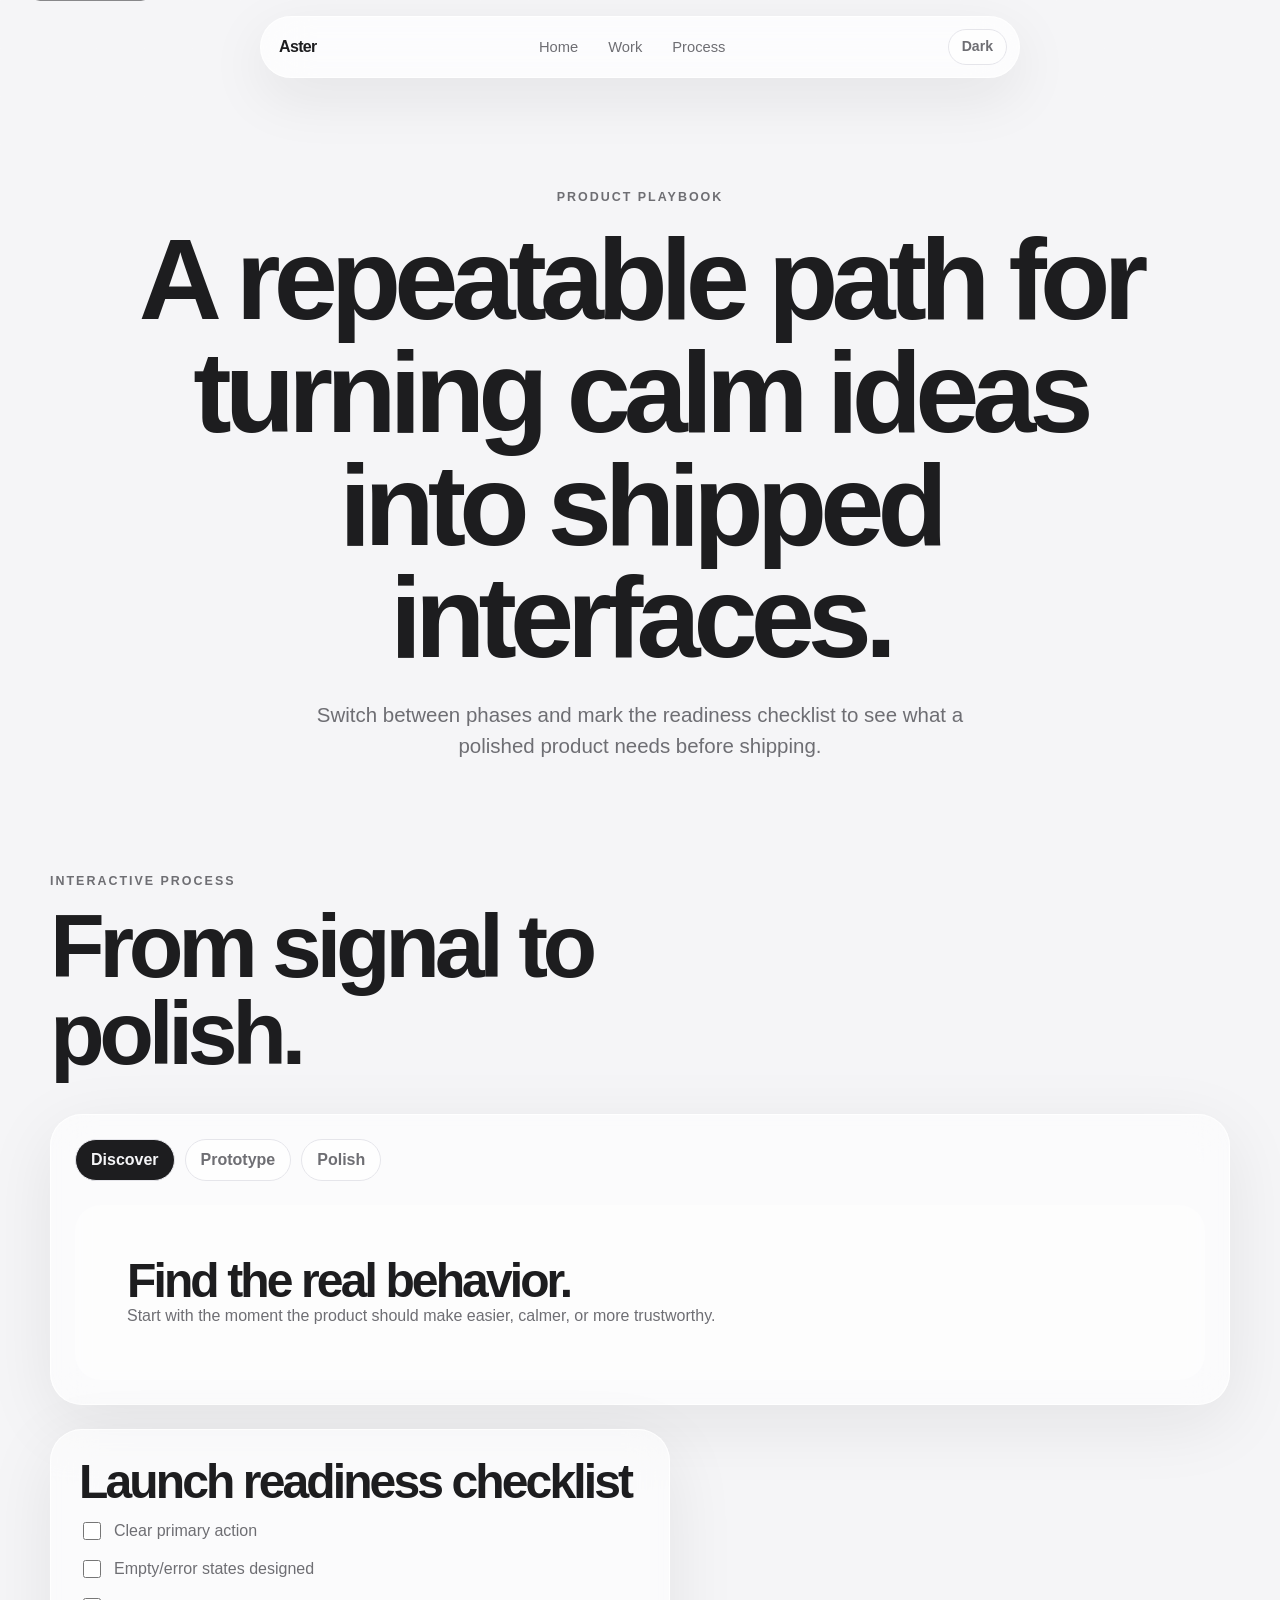
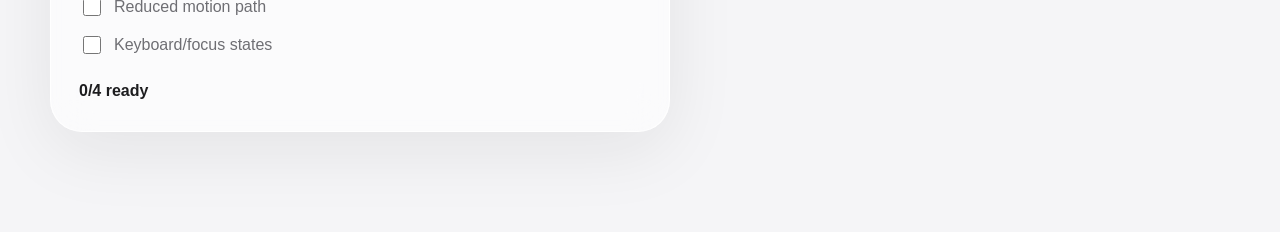
==== process.html @ a45d660d "Add interactive work and process pages" ====
<!doctype html>
<html lang="vi">
<head>
  <meta charset="utf-8" />
  <meta name="viewport" content="width=device-width, initial-scale=1" />
  <meta name="description" content="Interactive product process playbook for the profile portfolio." />
  <title>Process — Profile Portfolio</title>
  <meta name="theme-color" content="#f5f5f7" />
  <link rel="icon" href="favicon.svg" type="image/svg+xml" />
  <link rel="stylesheet" href="src/styles/main.css" />
</head>
<body>
  <div class="scroll-progress" data-scroll-progress aria-hidden="true"></div>
  <a class="skip-link" href="#playbook">Skip to playbook</a>
  <header class="site-header" aria-label="Thanh điều hướng chính">
    <a class="brand" href="index.html#top" aria-label="Về trang chủ">Aster</a>
    <nav class="nav-links" aria-label="Liên kết trang">
      <a href="index.html#projects">Home</a>
      <a href="work.html">Work</a>
      <a href="process.html" aria-current="page">Process</a>
    </nav>
    <button class="theme-toggle" type="button" data-theme-toggle aria-pressed="false" aria-label="Toggle color theme">Dark</button>
  </header>

  <main>
    <section class="page-hero section-shell" aria-labelledby="process-page-title">
      <p class="eyebrow reveal-up">Product Playbook</p>
      <h1 id="process-page-title" class="page-title reveal-up reveal-delay-1">A repeatable path for turning calm ideas into shipped interfaces.</h1>
      <p class="page-copy reveal-up reveal-delay-2">Switch between phases and mark the readiness checklist to see what a polished product needs before shipping.</p>
    </section>

    <section id="playbook" class="playbook section-shell" aria-labelledby="playbook-title">
      <div class="section-heading" data-reveal>
        <p class="eyebrow">Interactive Process</p>
        <h2 id="playbook-title">From signal to polish.</h2>
      </div>

      <div class="tabs" data-tabs>
        <div class="tab-list" role="tablist" aria-label="Process phases">
          <button role="tab" aria-selected="true" aria-controls="phase-discover" id="tab-discover">Discover</button>
          <button role="tab" aria-selected="false" aria-controls="phase-prototype" id="tab-prototype">Prototype</button>
          <button role="tab" aria-selected="false" aria-controls="phase-polish" id="tab-polish">Polish</button>
        </div>
        <article class="tab-panel" role="tabpanel" id="phase-discover" aria-labelledby="tab-discover">
          <h3>Find the real behavior.</h3><p>Start with the moment the product should make easier, calmer, or more trustworthy.</p>
        </article>
        <article class="tab-panel" role="tabpanel" id="phase-prototype" aria-labelledby="tab-prototype" hidden>
          <h3>Make the risky interaction tangible.</h3><p>Prototype flows before decoration so navigation, hierarchy, and feedback are tested early.</p>
        </article>
        <article class="tab-panel" role="tabpanel" id="phase-polish" aria-labelledby="tab-polish" hidden>
          <h3>Refine the moments users feel.</h3><p>Motion, empty states, loading states, contrast, and keyboard paths make the interface feel complete.</p>
        </article>
      </div>

      <div class="readiness-card" data-reveal>
        <h3>Launch readiness checklist</h3>
        <label><input type="checkbox" data-check-item /> Clear primary action</label>
        <label><input type="checkbox" data-check-item /> Empty/error states designed</label>
        <label><input type="checkbox" data-check-item /> Reduced motion path</label>
        <label><input type="checkbox" data-check-item /> Keyboard/focus states</label>
        <p class="readiness-meter"><span data-check-count>0</span>/4 ready</p>
      </div>
    </section>
  </main>

  <div class="toast" data-toast role="status" aria-live="polite"></div>
  <script type="module" src="src/scripts/main.js"></script>
</body>
</html>
---- src/styles/main.css ----
@import url("./base.css");
@import url("./layout.css");
@import url("./components.css");
@import url("./sections/hero.css");
@import url("./sections/projects.css");
@import url("./sections/project-detail.css");
@import url("./sections/skills.css");
@import url("./sections/contact.css");
@import url("./sections/story.css");
@import url("./sections/pages.css");
@import url("./animations.css");
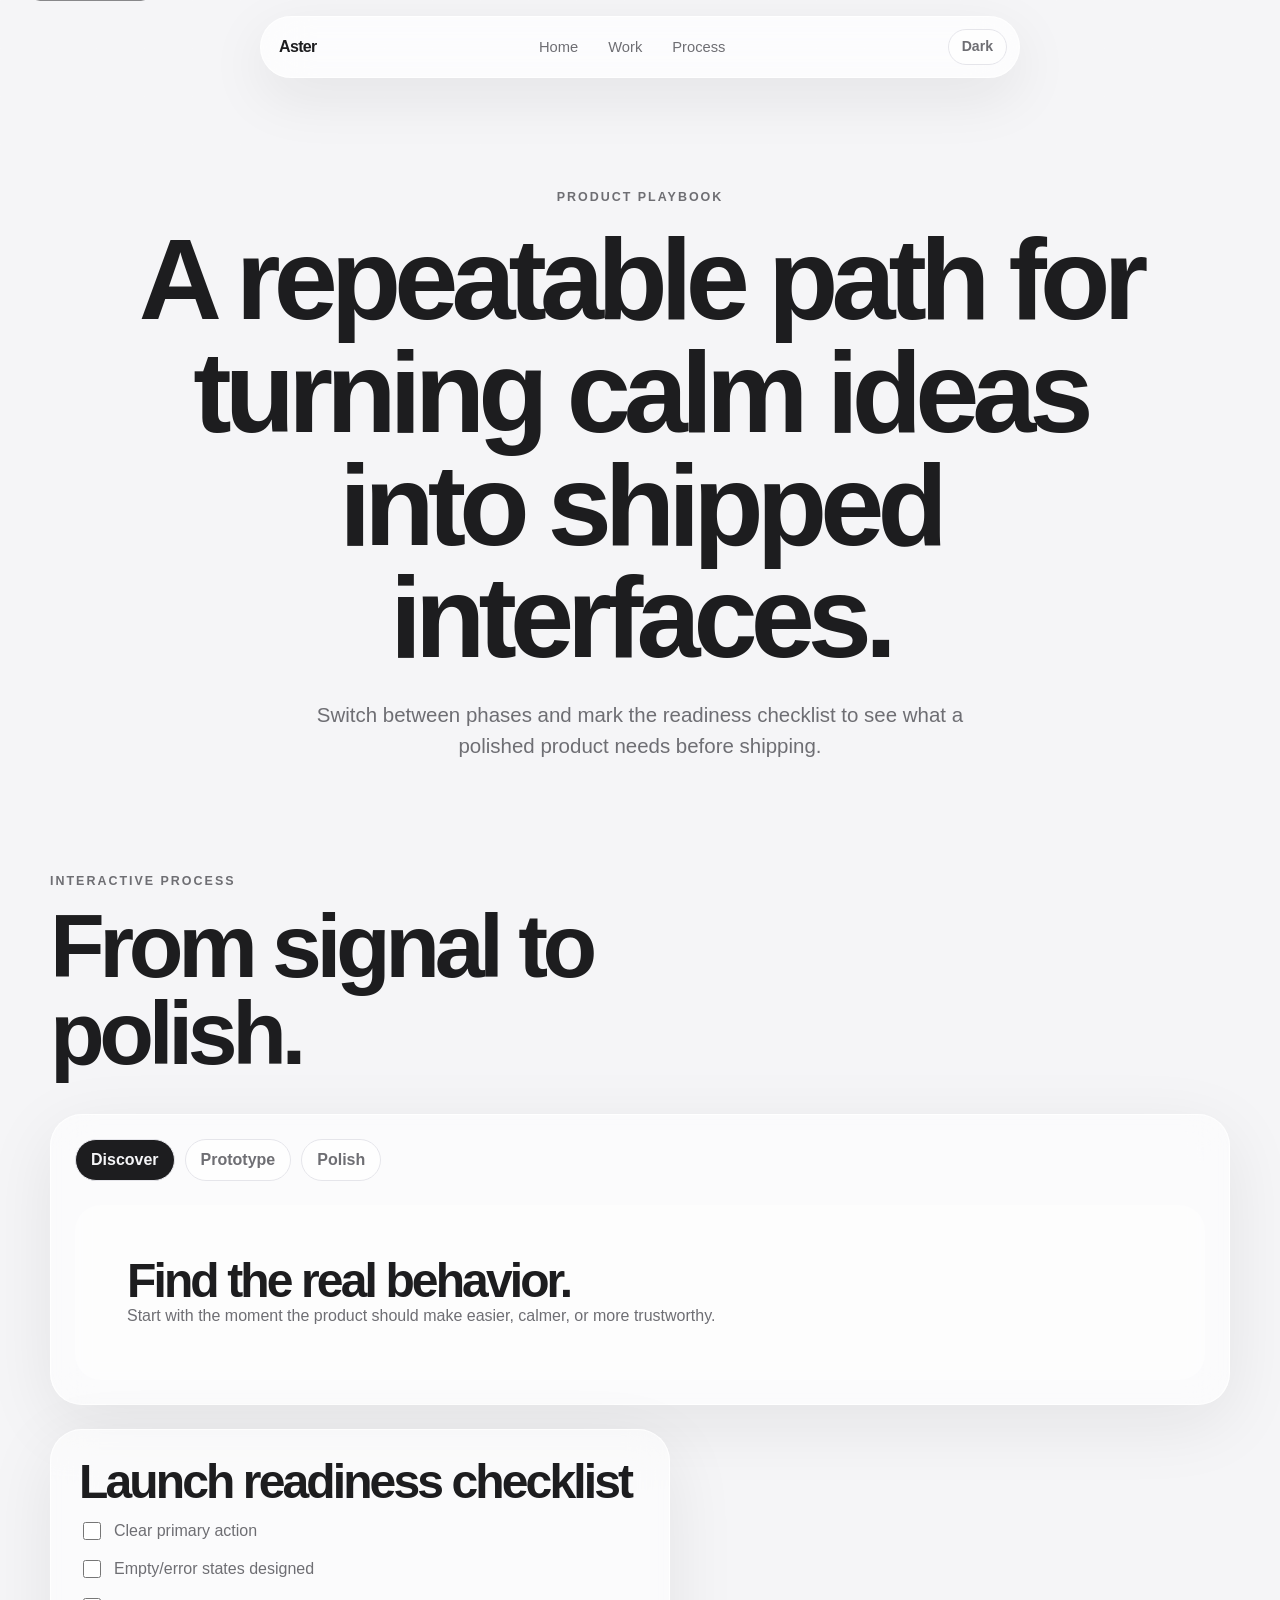
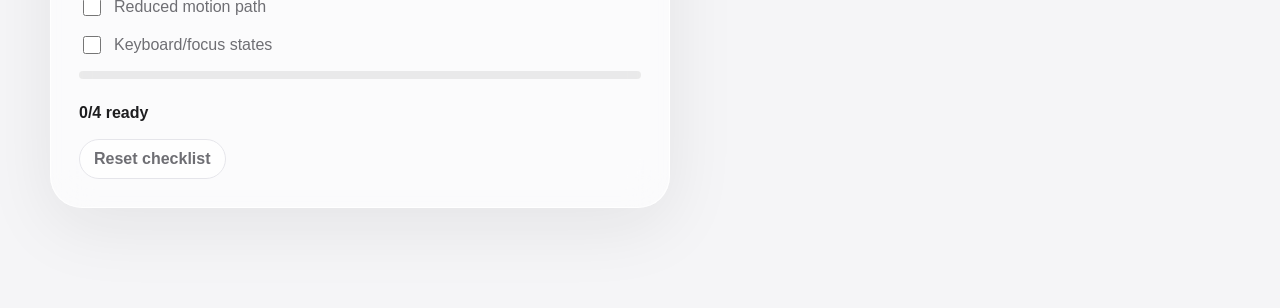
==== commit 61e6d52e: "Improve multi-page interactions" ====
--- a/process.html
+++ b/process.html
@@ -58,7 +58,9 @@
         <label><input type="checkbox" data-check-item /> Empty/error states designed</label>
         <label><input type="checkbox" data-check-item /> Reduced motion path</label>
         <label><input type="checkbox" data-check-item /> Keyboard/focus states</label>
+        <div class="readiness-progress" aria-hidden="true"><span data-check-progress></span></div>
         <p class="readiness-meter"><span data-check-count>0</span>/4 ready</p>
+        <button class="reset-checklist" type="button" data-reset-checklist>Reset checklist</button>
       </div>
     </section>
   </main>
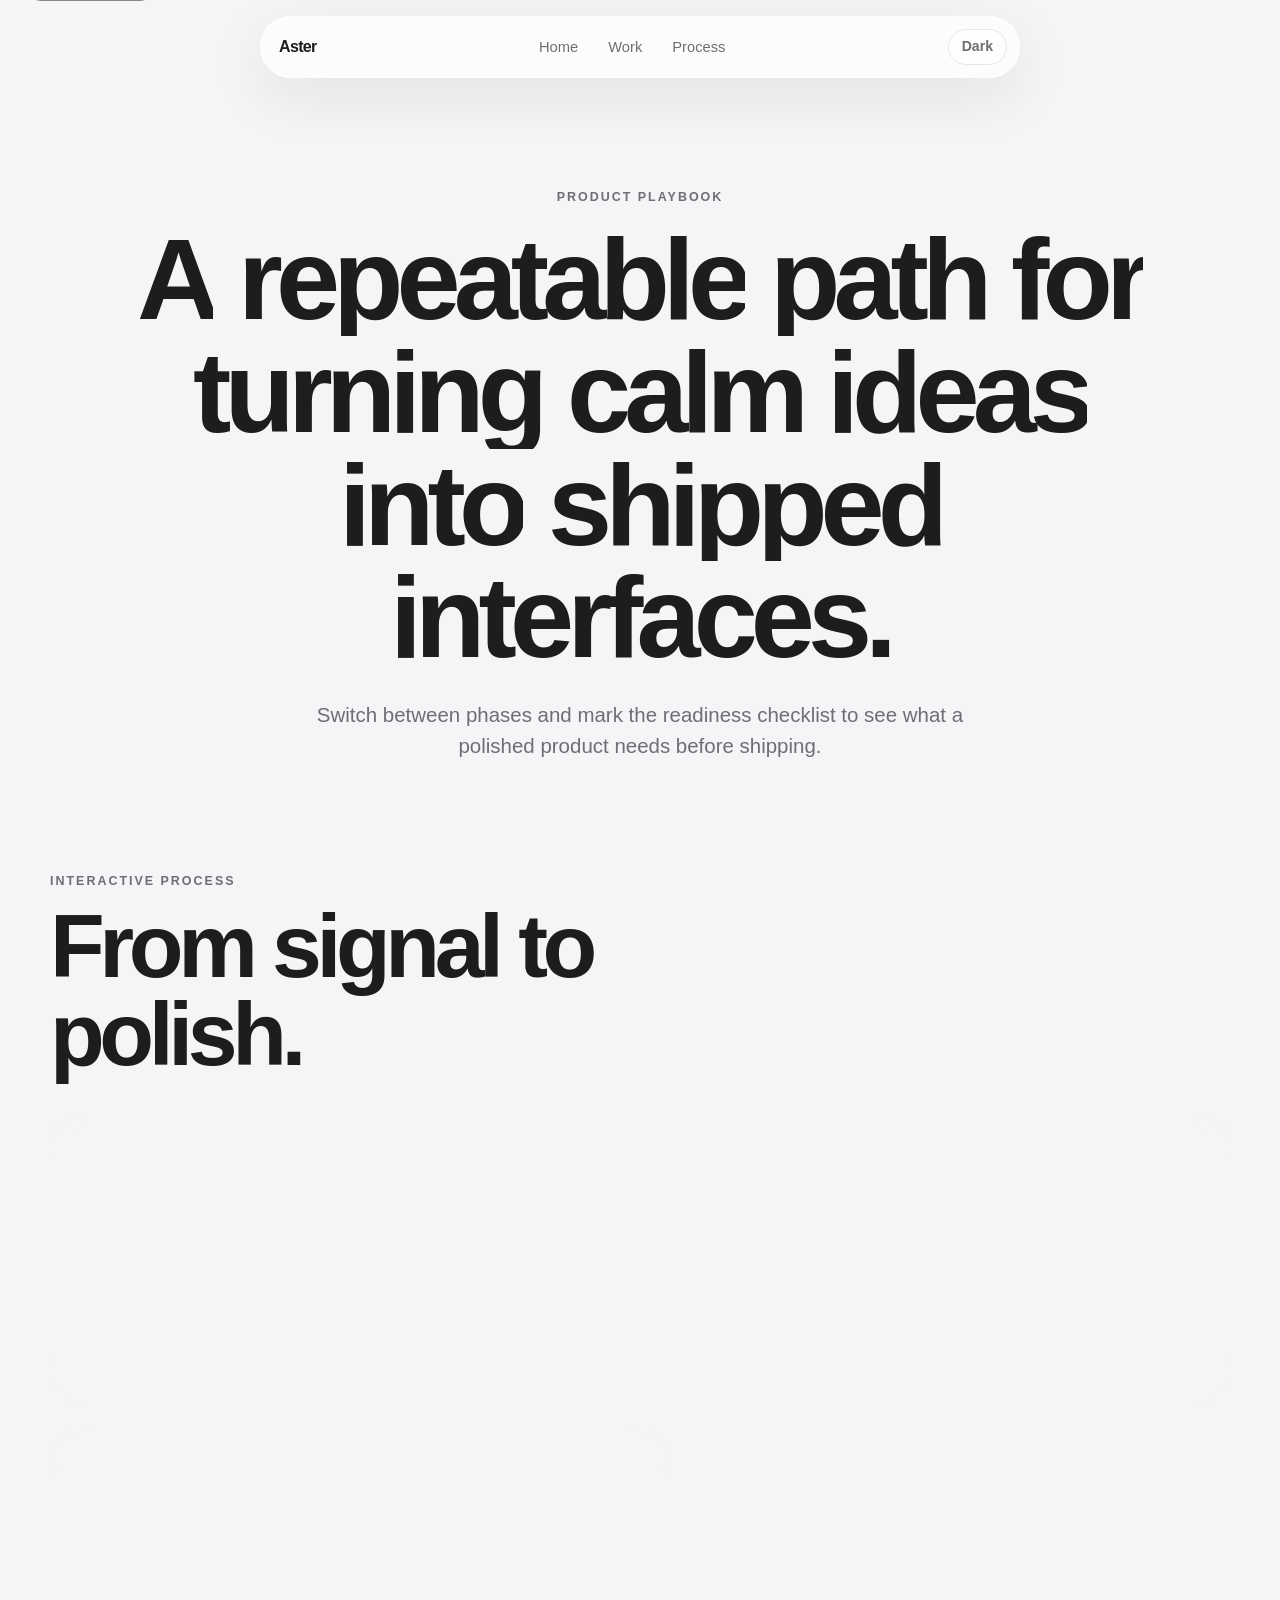
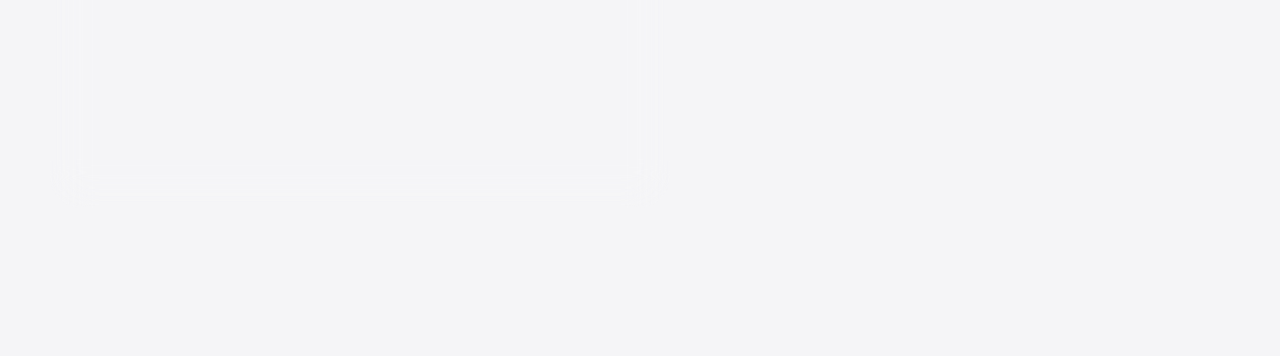
==== commit 003b0e4e: "feat: add advanced reveal and scroll effects" ====
--- a/process.html
+++ b/process.html
@@ -25,12 +25,12 @@
   <main>
     <section class="page-hero section-shell" aria-labelledby="process-page-title">
       <p class="eyebrow reveal-up">Product Playbook</p>
-      <h1 id="process-page-title" class="page-title reveal-up reveal-delay-1">A repeatable path for turning calm ideas into shipped interfaces.</h1>
+      <h1 id="process-page-title" class="page-title reveal-up reveal-delay-1" data-split>A repeatable path for turning calm ideas into shipped interfaces.</h1>
       <p class="page-copy reveal-up reveal-delay-2">Switch between phases and mark the readiness checklist to see what a polished product needs before shipping.</p>
     </section>
 
     <section id="playbook" class="playbook section-shell" aria-labelledby="playbook-title">
-      <div class="section-heading" data-reveal>
+      <div class="section-heading" data-reveal data-parallax="0.06">
         <p class="eyebrow">Interactive Process</p>
         <h2 id="playbook-title">From signal to polish.</h2>
       </div>
